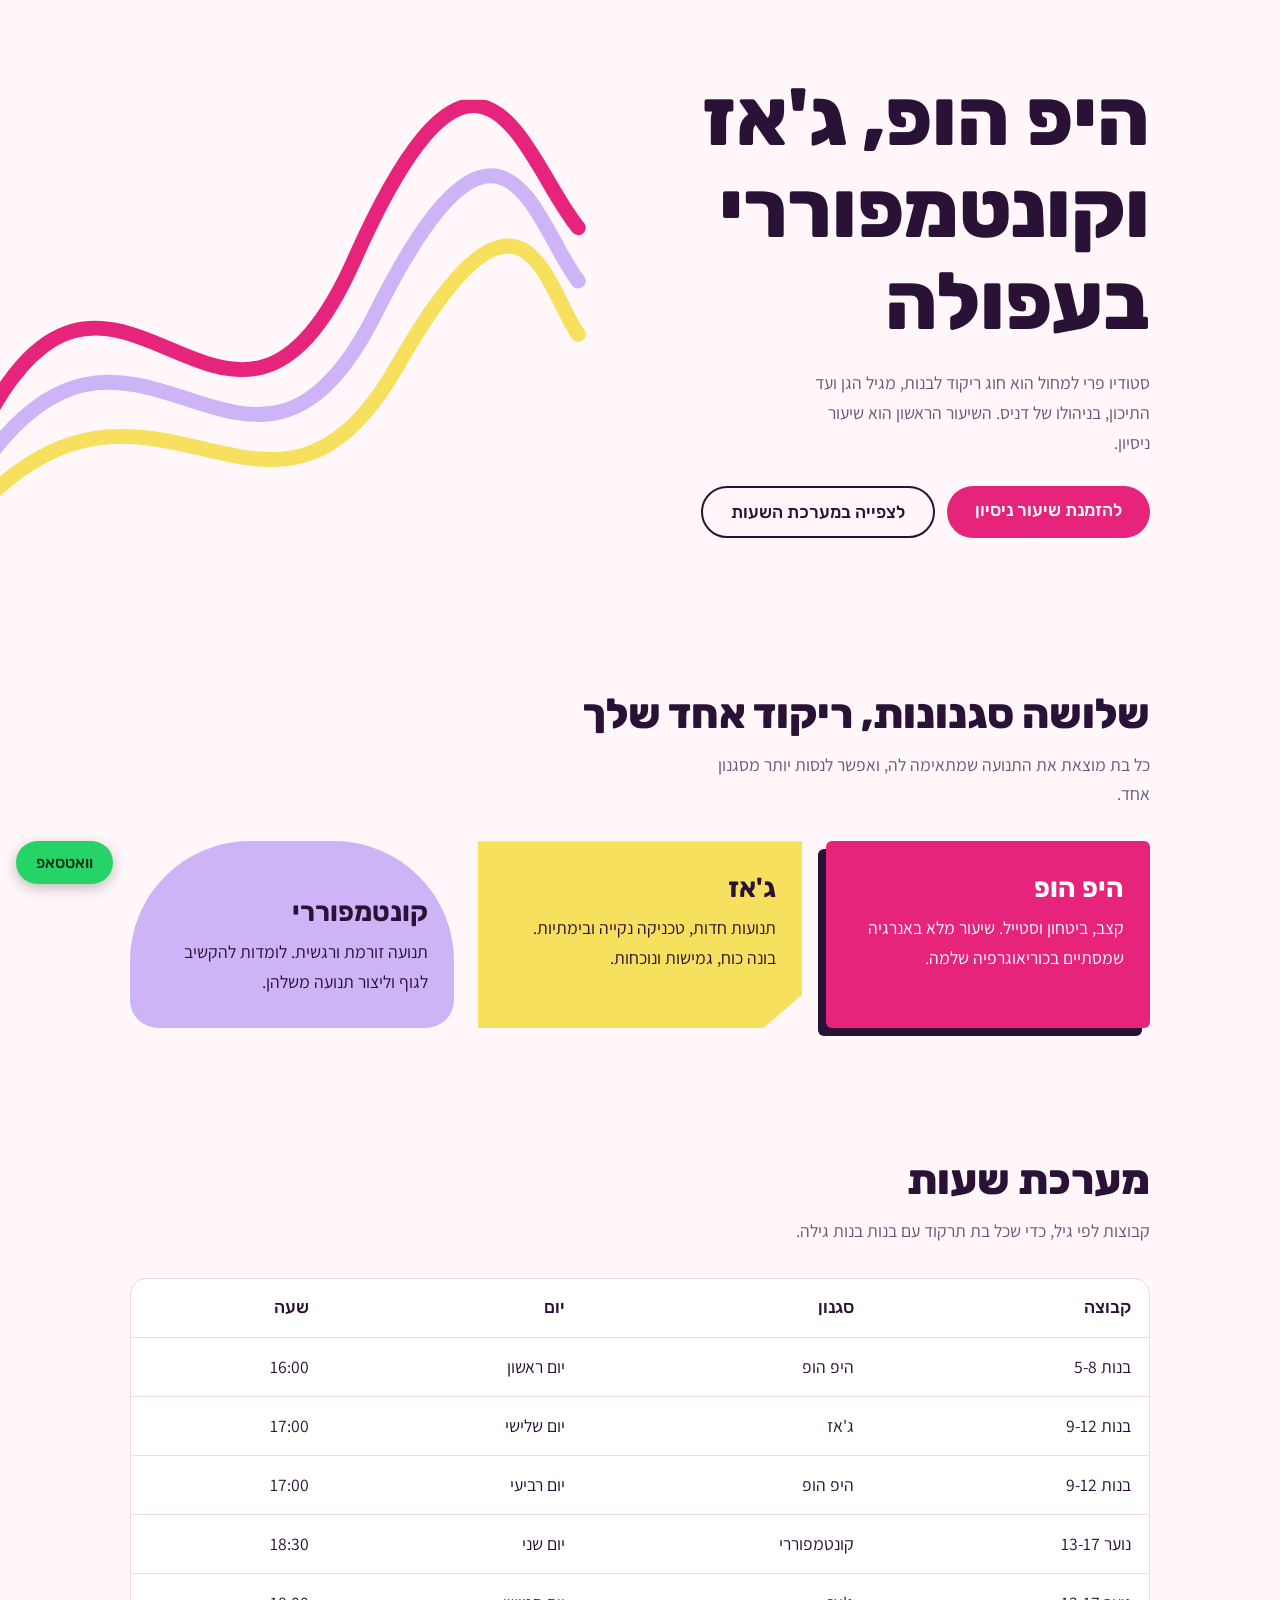
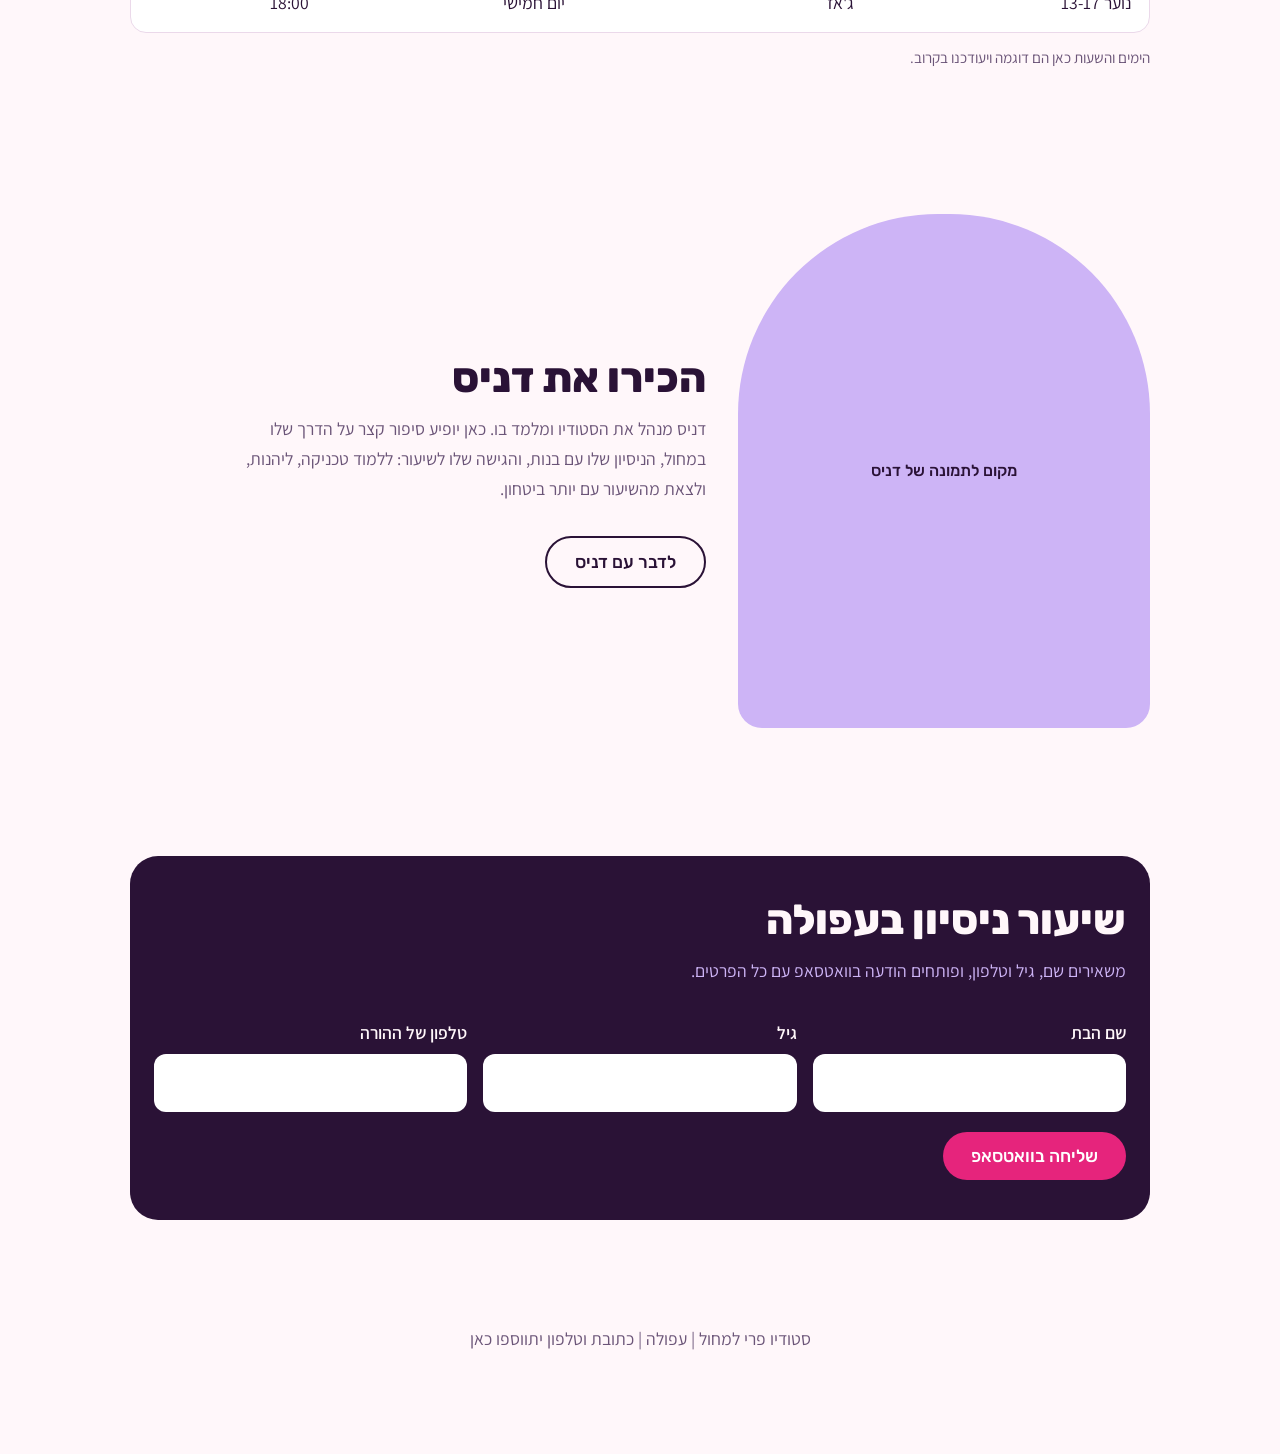
==== Studio/main.html @ a2548dfa "studio" ====
<!doctype html>
<html lang="he" dir="rtl">
<head>
<meta charset="utf-8">
<meta name="viewport" content="width=device-width, initial-scale=1, viewport-fit=cover">
<title>סטודיו פרי למחול | חוגי ריקוד לבנות בעפולה</title>
<meta name="description" content="חוגי היפ הופ, ג'אז וקונטמפוררי לבנות בעפולה. שיעור ניסיון ראשון בהתאמה אישית.">
<link href="https://fonts.googleapis.com/css2?family=Rubik:wght@500;800&family=Assistant:wght@400;600&display=swap" rel="stylesheet">
<style>
:root{--bg:#FFF7FA;--ink:#2A1236;--muted:#6B5578;--pink:#E6247C;--lilac:#CDB4F6;--lemon:#F6E05E;--card:#fff;--line:#EBD9EA;--on:#2A1236}
@media (prefers-color-scheme:dark){:root:not([data-theme="light"]){--bg:#1B0B25;--ink:#FFF1F7;--muted:#C9B3D6;--card:#2A1236;--line:#43275A}}
:root[data-theme="dark"]{--bg:#1B0B25;--ink:#FFF1F7;--muted:#C9B3D6;--card:#2A1236;--line:#43275A}
*{box-sizing:border-box}
html{scroll-behavior:smooth;height:100%}
:root{box-sizing:border-box;padding-top:env(safe-area-inset-top,0px);padding-bottom:env(safe-area-inset-bottom,0px)}
html{scroll-padding-top:env(safe-area-inset-top,0px)}
body{margin:0;background:var(--bg);color:var(--ink);font:400 1.1rem/1.7 Assistant,Arial,sans-serif}
h1,h2,h3{font-family:Rubik,Arial,sans-serif;line-height:1.15;margin:0}
a{color:inherit}
:focus-visible{outline:3px solid var(--pink);outline-offset:3px}
.wrap{max-width:1060px;margin:0 auto;padding:0 20px}
section{padding:64px 0}
h2{font-size:clamp(1.8rem,5vw,2.6rem);font-weight:800;margin-bottom:12px}
.lead{color:var(--muted);max-width:52ch;margin:0 0 32px}
.btn{display:inline-block;background:var(--pink);color:#fff;font:500 1.1rem Rubik,Arial,sans-serif;padding:14px 28px;border-radius:999px;text-decoration:none;border:0;cursor:pointer}
.btn.alt{background:transparent;color:var(--ink);border:2px solid var(--ink)}
.hero{position:relative;overflow:hidden;padding:72px 0 88px}
.hero h1{font-size:clamp(2.4rem,8vw,5rem);font-weight:800;max-width:11ch}
.hero p{max-width:40ch;color:var(--muted);margin:20px 0 28px}
.hero .cta{display:flex;gap:12px;flex-wrap:wrap}
.ribbon{position:absolute;left:-4%;top:50%;width:62%;max-width:640px;transform:translateY(-50%);z-index:0;pointer-events:none}
.ribbon path{fill:none;stroke-linecap:round;stroke-width:14;stroke-dasharray:1400;stroke-dashoffset:1400;animation:draw 2.4s ease-out forwards}
.ribbon .a{stroke:var(--pink)}.ribbon .b{stroke:var(--lilac);animation-delay:.3s}.ribbon .c{stroke:var(--lemon);animation-delay:.6s}
@keyframes draw{to{stroke-dashoffset:0}}
.hero .wrap{position:relative;z-index:1}
@media (max-width:700px){.ribbon{width:110%;opacity:.35;top:70%}}
.styles{display:grid;grid-template-columns:repeat(auto-fit,minmax(250px,1fr));gap:24px}
.style{padding:32px 26px;color:var(--on)}
.style h3{font-size:1.7rem;margin-bottom:8px}
.style p{margin:0}
.hip{background:var(--pink);color:#fff;border-radius:6px;box-shadow:-8px 8px 0 var(--ink)}
.jazz{background:var(--lemon);clip-path:polygon(0 0,100% 0,100% 82%,88% 100%,0 100%)}
.cont{background:var(--lilac);border-radius:120px 120px 28px 28px;padding-top:56px}
.tablewrap{overflow-x:auto;border:1px solid var(--line);border-radius:16px;background:var(--card)}
table{border-collapse:collapse;width:100%;min-width:560px}
th,td{padding:14px 18px;text-align:right;border-bottom:1px solid var(--line)}
th{font-family:Rubik,Arial,sans-serif;font-weight:500}
tr:last-child td{border-bottom:0}
.note{color:var(--muted);font-size:.95rem;margin-top:12px}
.about{display:grid;grid-template-columns:minmax(0,1fr) minmax(0,1.4fr);gap:32px;align-items:center}
.photo{aspect-ratio:4/5;background:var(--lilac);border-radius:200px 200px 24px 24px;display:grid;place-items:center;color:var(--on);font:500 1rem Rubik,Arial,sans-serif;text-align:center;padding:20px}
@media (max-width:700px){.about{grid-template-columns:1fr}.photo{max-width:260px}}
.signup{background:var(--ink);color:var(--bg);border-radius:28px;padding:40px 24px}
.signup h2{color:var(--bg)}
.signup .lead{color:var(--lilac)}
.fields{display:grid;grid-template-columns:repeat(auto-fit,minmax(200px,1fr));gap:16px;margin-bottom:20px}
label{display:block;font-weight:600;margin-bottom:6px}
input{width:100%;font:inherit;padding:12px 14px;border-radius:12px;border:2px solid transparent;background:#fff;color:#2A1236}
footer{padding:40px 0 100px;color:var(--muted);text-align:center}
.wa{position:fixed;bottom:calc(16px + env(safe-area-inset-bottom,0px));left:16px;z-index:5;background:#25D366;color:#0b2e17;font:500 1rem Rubik,Arial,sans-serif;padding:12px 20px;border-radius:999px;text-decoration:none;box-shadow:0 4px 14px rgba(0,0,0,.25)}
@media (prefers-reduced-motion:reduce){.ribbon path{animation:none;stroke-dashoffset:0}html{scroll-behavior:auto}}
</style>
</head>
<body>
<header class="hero">
  <svg class="ribbon" viewBox="0 0 600 400" aria-hidden="true">
    <path class="a" d="M20 330 C 150 40, 260 420, 380 150 S 540 60, 590 120"/>
    <path class="b" d="M20 360 C 170 120, 280 440, 400 200 S 550 120, 590 170"/>
    <path class="c" d="M20 390 C 190 200, 300 460, 420 250 S 560 180, 590 220"/>
  </svg>
  <div class="wrap">
    <h1>היפ הופ, ג'אז וקונטמפוררי בעפולה</h1>
    <p>סטודיו פרי למחול הוא חוג ריקוד לבנות, מגיל הגן ועד התיכון, בניהולו של דניס. השיעור הראשון הוא שיעור ניסיון.</p>
    <div class="cta">
      <a class="btn" href="#signup">להזמנת שיעור ניסיון</a>
      <a class="btn alt" href="#classes">לצפייה במערכת השעות</a>
    </div>
  </div>
</header>

<main>
<section aria-labelledby="styles-h">
  <div class="wrap">
    <h2 id="styles-h">שלושה סגנונות, ריקוד אחד שלך</h2>
    <p class="lead">כל בת מוצאת את התנועה שמתאימה לה, ואפשר לנסות יותר מסגנון אחד.</p>
    <div class="styles">
      <article class="style hip"><h3>היפ הופ</h3><p>קצב, ביטחון וסטייל. שיעור מלא באנרגיה שמסתיים בכוריאוגרפיה שלמה.</p></article>
      <article class="style jazz"><h3>ג'אז</h3><p>תנועות חדות, טכניקה נקייה ובימתיות. בונה כוח, גמישות ונוכחות.</p></article>
      <article class="style cont"><h3>קונטמפוררי</h3><p>תנועה זורמת ורגשית. לומדות להקשיב לגוף וליצור תנועה משלהן.</p></article>
    </div>
  </div>
</section>

<section id="classes" aria-labelledby="classes-h">
  <div class="wrap">
    <h2 id="classes-h">מערכת שעות</h2>
    <p class="lead">קבוצות לפי גיל, כדי שכל בת תרקוד עם בנות בנות גילה.</p>
    <div class="tablewrap">
      <table>
        <thead><tr><th>קבוצה</th><th>סגנון</th><th>יום</th><th>שעה</th></tr></thead>
        <tbody>
          <tr><td>בנות 5-8</td><td>היפ הופ</td><td>יום ראשון</td><td>16:00</td></tr>
          <tr><td>בנות 9-12</td><td>ג'אז</td><td>יום שלישי</td><td>17:00</td></tr>
          <tr><td>בנות 9-12</td><td>היפ הופ</td><td>יום רביעי</td><td>17:00</td></tr>
          <tr><td>נוער 13-17</td><td>קונטמפוררי</td><td>יום שני</td><td>18:30</td></tr>
          <tr><td>נוער 13-17</td><td>ג'אז</td><td>יום חמישי</td><td>18:00</td></tr>
        </tbody>
      </table>
    </div>
    <p class="note">הימים והשעות כאן הם דוגמה ויעודכנו בקרוב.</p>
  </div>
</section>

<section aria-labelledby="denis-h">
  <div class="wrap about">
    <div class="photo" role="img" aria-label="מקום לתמונה של דניס">מקום לתמונה של דניס</div>
    <div>
      <h2 id="denis-h">הכירו את דניס</h2>
      <p class="lead">דניס מנהל את הסטודיו ומלמד בו. כאן יופיע סיפור קצר על הדרך שלו במחול, הניסיון שלו עם בנות, והגישה שלו לשיעור: ללמוד טכניקה, ליהנות, ולצאת מהשיעור עם יותר ביטחון.</p>
      <a class="btn alt" href="#signup">לדבר עם דניס</a>
    </div>
  </div>
</section>

<section id="signup" aria-labelledby="signup-h">
  <div class="wrap">
    <div class="signup">
      <h2 id="signup-h">שיעור ניסיון בעפולה</h2>
      <p class="lead">משאירים שם, גיל וטלפון, ופותחים הודעה בוואטסאפ עם כל הפרטים.</p>
      <form id="trial">
        <div class="fields">
          <div><label for="girl">שם הבת</label><input id="girl" required autocomplete="off"></div>
          <div><label for="age">גיל</label><input id="age" type="number" min="4" max="18" required></div>
          <div><label for="phone">טלפון של ההורה</label><input id="phone" type="tel" inputmode="tel" required></div>
        </div>
        <button class="btn" type="submit">שליחה בוואטסאפ</button>
      </form>
    </div>
  </div>
</section>
</main>

<footer>
  <div class="wrap">סטודיו פרי למחול | עפולה | כתובת וטלפון יתווספו כאן</div>
</footer>

<a class="wa" id="wa" href="#signup">וואטסאפ</a>

<script>
// Replace with the studio's real WhatsApp number, in international format without + (e.g. 972501234567)
var WA_NUMBER = "972500000000";
function link(text){ return "https://wa.me/" + WA_NUMBER + "?text=" + encodeURIComponent(text); }
document.getElementById("wa").href = link("שלום, אשמח לפרטים על חוגי הריקוד בסטודיו פרי למחול");
document.getElementById("trial").addEventListener("submit", function(e){
  e.preventDefault();
  var g = document.getElementById("girl").value.trim();
  var a = document.getElementById("age").value.trim();
  var p = document.getElementById("phone").value.trim();
  var msg = "שלום, אשמח להזמין שיעור ניסיון.\nשם הבת: " + g + "\nגיל: " + a + "\nטלפון: " + p;
  window.open(link(msg), "_blank", "noopener");
});
</script>
</body>
</html>
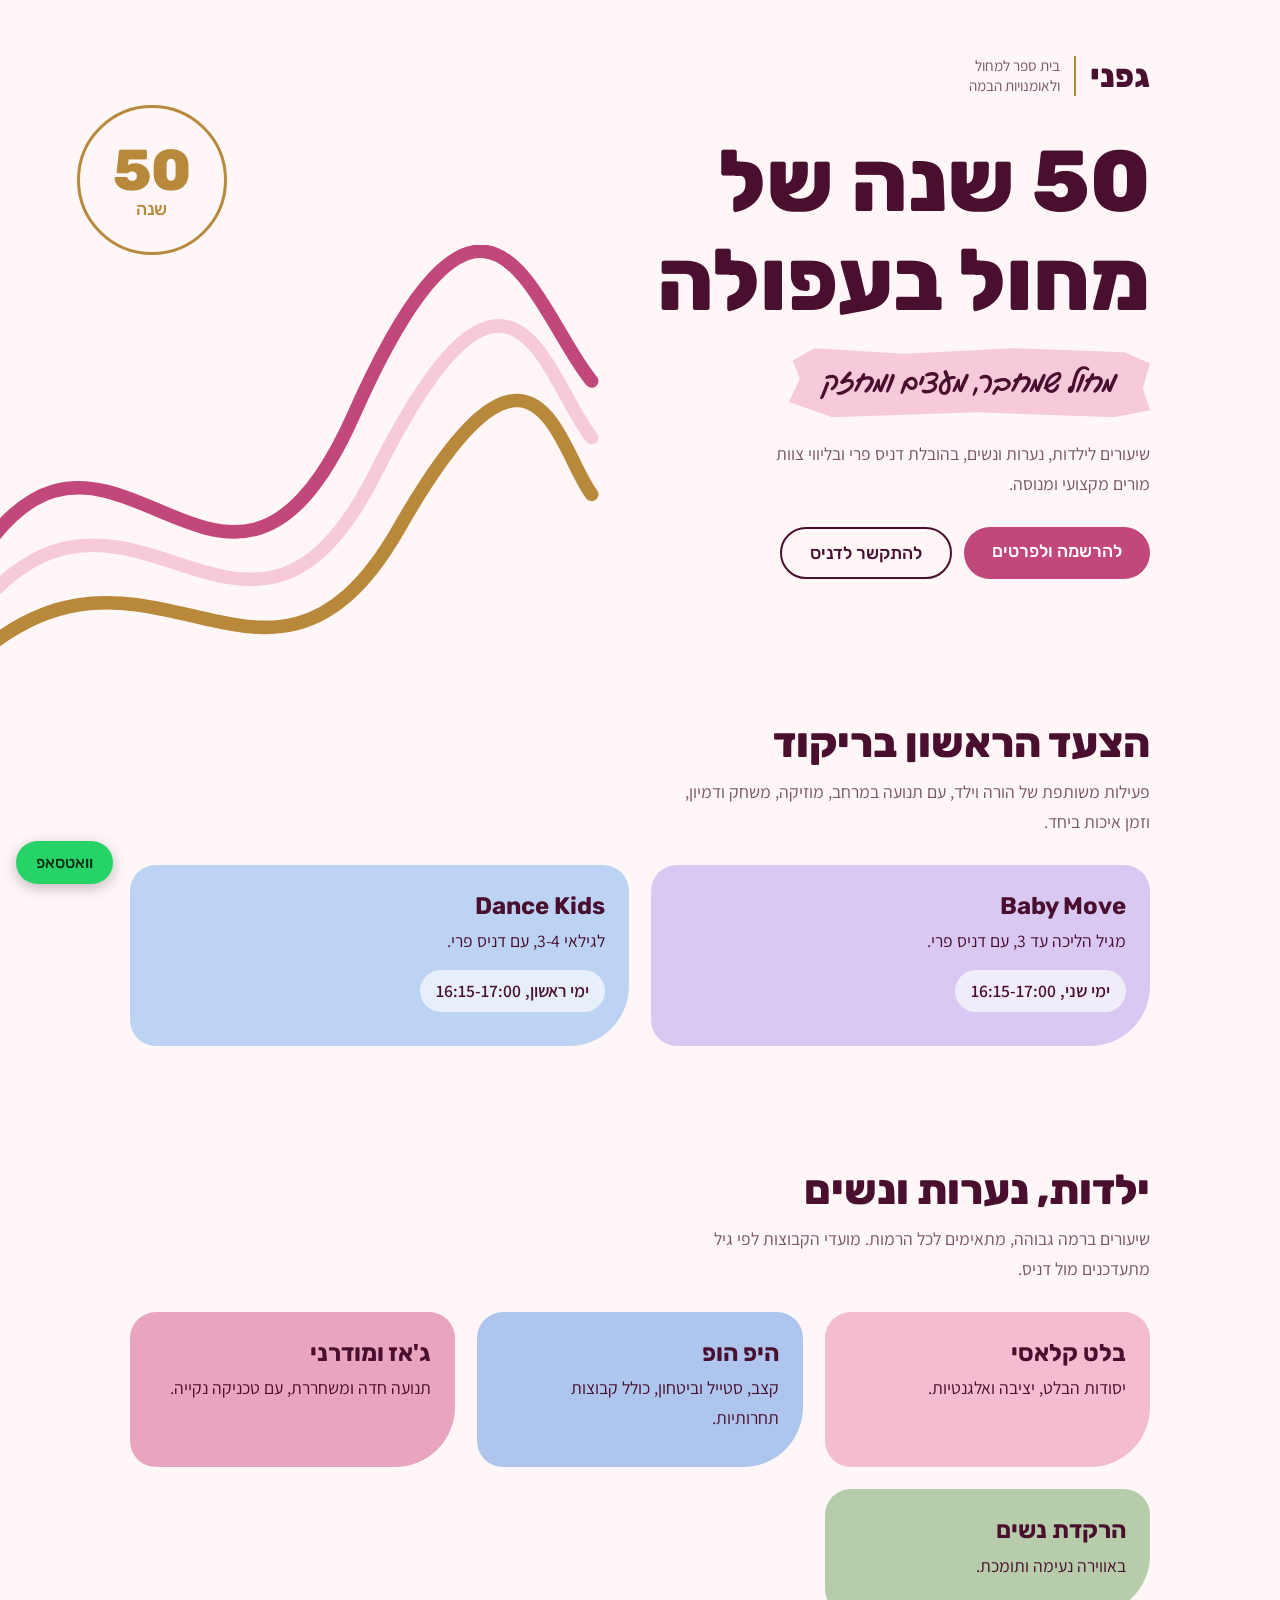
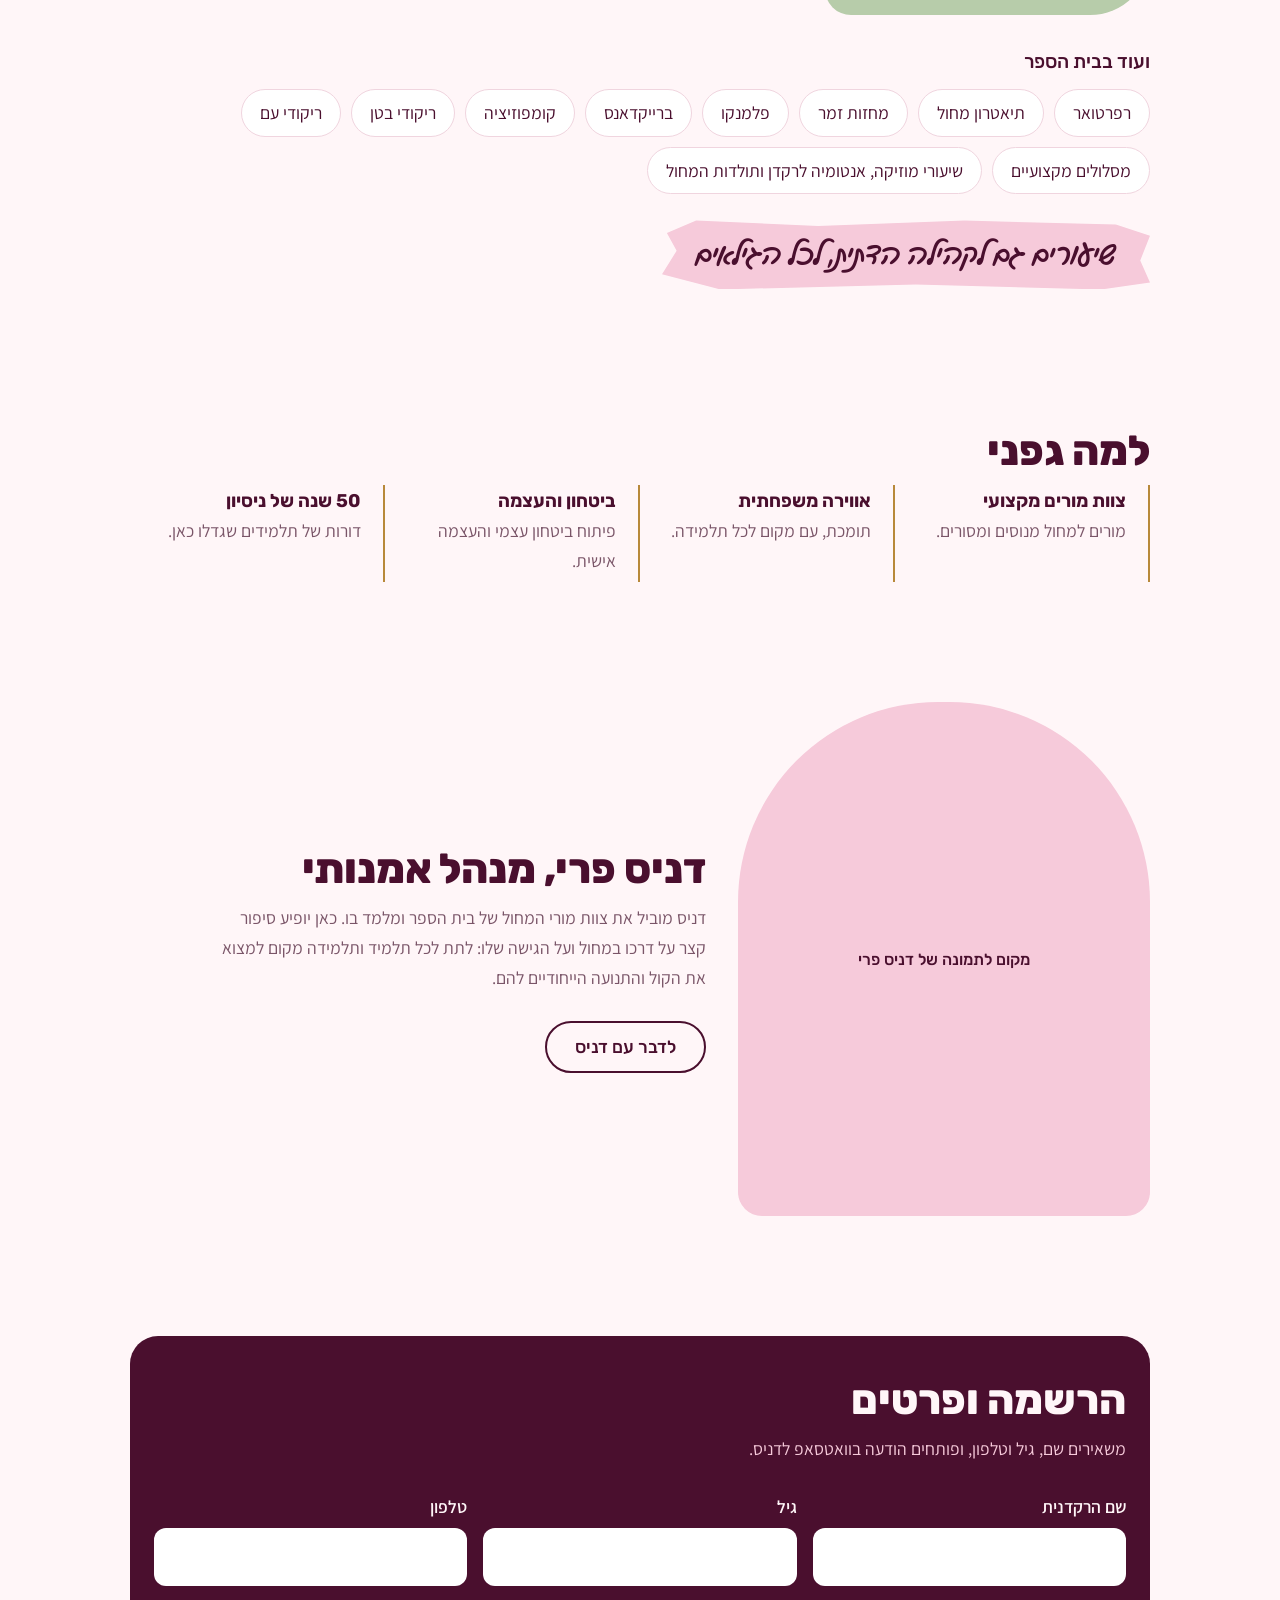
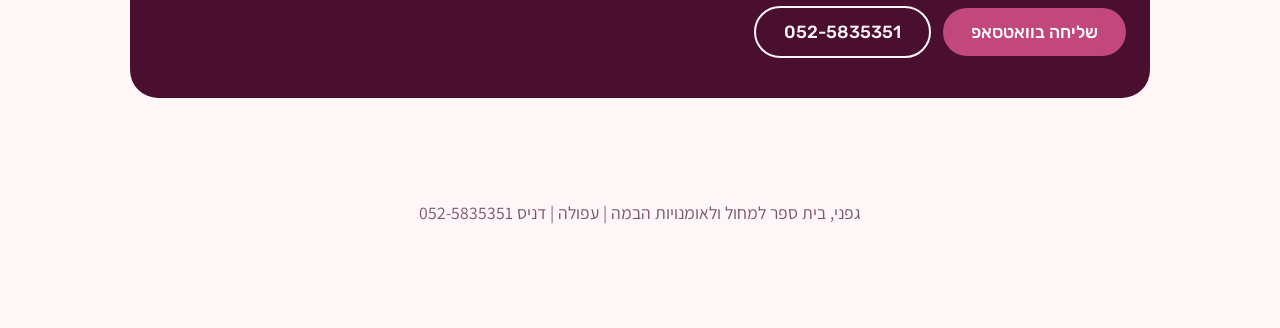
==== commit 9e0cc448: "added content" ====
--- a/Studio/main.html
+++ b/Studio/main.html
@@ -3,59 +3,69 @@
 <head>
 <meta charset="utf-8">
 <meta name="viewport" content="width=device-width, initial-scale=1, viewport-fit=cover">
-<title>סטודיו פרי למחול | חוגי ריקוד לבנות בעפולה</title>
-<meta name="description" content="חוגי היפ הופ, ג'אז וקונטמפוררי לבנות בעפולה. שיעור ניסיון ראשון בהתאמה אישית.">
-<link href="https://fonts.googleapis.com/css2?family=Rubik:wght@500;800&family=Assistant:wght@400;600&display=swap" rel="stylesheet">
+<title>גפני | בית ספר למחול ולאומנויות הבמה בעפולה</title>
+<meta name="description" content="50 שנה של מחול בעפולה. בלט, היפ הופ, ג'אז ומודרני, הרקדת נשים ופעילות הורה וילד, בהובלת דניס פרי.">
+<link href="https://fonts.googleapis.com/css2?family=Rubik:wght@500;800&family=Assistant:wght@400;600&family=Gveret+Levin&display=swap" rel="stylesheet">
 <style>
-:root{--bg:#FFF7FA;--ink:#2A1236;--muted:#6B5578;--pink:#E6247C;--lilac:#CDB4F6;--lemon:#F6E05E;--card:#fff;--line:#EBD9EA;--on:#2A1236}
-@media (prefers-color-scheme:dark){:root:not([data-theme="light"]){--bg:#1B0B25;--ink:#FFF1F7;--muted:#C9B3D6;--card:#2A1236;--line:#43275A}}
-:root[data-theme="dark"]{--bg:#1B0B25;--ink:#FFF1F7;--muted:#C9B3D6;--card:#2A1236;--line:#43275A}
+:root{--bg:#FFF6F8;--ink:#4A0F2E;--muted:#7A5568;--rose:#C2477A;--gold:#B8893A;--blush:#F6CADA;--card:#fff;--line:#F0D5DF;--on:#4A0F2E}
+@media (prefers-color-scheme:dark){:root:not([data-theme="light"]){--bg:#22101B;--ink:#FFEFF4;--muted:#D7B9C6;--blush:#6B2A4B;--card:#34182A;--line:#51283F;--gold:#E0B867}}
+:root[data-theme="dark"]{--bg:#22101B;--ink:#FFEFF4;--muted:#D7B9C6;--blush:#6B2A4B;--card:#34182A;--line:#51283F;--gold:#E0B867}
 *{box-sizing:border-box}
-html{scroll-behavior:smooth;height:100%}
+html{height:100%;scroll-behavior:smooth}
 :root{box-sizing:border-box;padding-top:env(safe-area-inset-top,0px);padding-bottom:env(safe-area-inset-bottom,0px)}
 html{scroll-padding-top:env(safe-area-inset-top,0px)}
 body{margin:0;background:var(--bg);color:var(--ink);font:400 1.1rem/1.7 Assistant,Arial,sans-serif}
 h1,h2,h3{font-family:Rubik,Arial,sans-serif;line-height:1.15;margin:0}
 a{color:inherit}
-:focus-visible{outline:3px solid var(--pink);outline-offset:3px}
+:focus-visible{outline:3px solid var(--rose);outline-offset:3px}
 .wrap{max-width:1060px;margin:0 auto;padding:0 20px}
-section{padding:64px 0}
-h2{font-size:clamp(1.8rem,5vw,2.6rem);font-weight:800;margin-bottom:12px}
-.lead{color:var(--muted);max-width:52ch;margin:0 0 32px}
-.btn{display:inline-block;background:var(--pink);color:#fff;font:500 1.1rem Rubik,Arial,sans-serif;padding:14px 28px;border-radius:999px;text-decoration:none;border:0;cursor:pointer}
+section{padding:60px 0}
+h2{font-size:clamp(1.8rem,5vw,2.6rem);font-weight:800;margin-bottom:10px}
+.lead{color:var(--muted);max-width:54ch;margin:0 0 28px}
+.btn{display:inline-block;background:var(--rose);color:#fff;font:500 1.1rem Rubik,Arial,sans-serif;padding:14px 28px;border-radius:999px;text-decoration:none;border:0;cursor:pointer}
 .btn.alt{background:transparent;color:var(--ink);border:2px solid var(--ink)}
-.hero{position:relative;overflow:hidden;padding:72px 0 88px}
-.hero h1{font-size:clamp(2.4rem,8vw,5rem);font-weight:800;max-width:11ch}
-.hero p{max-width:40ch;color:var(--muted);margin:20px 0 28px}
-.hero .cta{display:flex;gap:12px;flex-wrap:wrap}
-.ribbon{position:absolute;left:-4%;top:50%;width:62%;max-width:640px;transform:translateY(-50%);z-index:0;pointer-events:none}
-.ribbon path{fill:none;stroke-linecap:round;stroke-width:14;stroke-dasharray:1400;stroke-dashoffset:1400;animation:draw 2.4s ease-out forwards}
-.ribbon .a{stroke:var(--pink)}.ribbon .b{stroke:var(--lilac);animation-delay:.3s}.ribbon .c{stroke:var(--lemon);animation-delay:.6s}
+.swash{display:inline-block;background:var(--blush);color:var(--ink);padding:10px 34px;clip-path:polygon(1% 18%,7% 0,32% 8%,62% 0,93% 6%,100% 22%,98% 58%,100% 90%,90% 100%,52% 93%,12% 100%,0 78%,3% 44%)}
+.script{font-family:'Gveret Levin',Rubik,Arial,sans-serif;font-size:clamp(1.3rem,4vw,1.8rem)}
+.hero{position:relative;overflow:hidden;padding:56px 0 80px}
+.brand{display:flex;align-items:center;gap:14px;margin-bottom:36px}
+.brand b{font:800 2rem Rubik,Arial,sans-serif}
+.brand span{color:var(--muted);font-size:.95rem;line-height:1.3;border-right:2px solid var(--gold);padding-right:14px}
+.hero h1{font-size:clamp(2.6rem,9vw,5.4rem);font-weight:800;max-width:9ch;margin-bottom:18px}
+.hero p{max-width:42ch;color:var(--muted);margin:22px 0 28px}
+.cta{display:flex;gap:12px;flex-wrap:wrap}
+.badge{position:absolute;left:6%;top:16%;width:150px;height:150px;border-radius:50%;border:3px solid var(--gold);color:var(--gold);display:grid;place-content:center;text-align:center;font:800 3.6rem/1 Rubik,Arial,sans-serif;z-index:1;background:var(--bg)}
+.badge small{font:500 1.1rem Rubik,Arial,sans-serif}
+.ribbon{position:absolute;left:-6%;bottom:-6%;width:70%;max-width:680px;z-index:0;pointer-events:none}
+.ribbon path{fill:none;stroke-linecap:round;stroke-width:12;stroke-dasharray:1400;stroke-dashoffset:1400;animation:draw 2.4s ease-out forwards}
+.ribbon .a{stroke:var(--rose)}.ribbon .b{stroke:var(--blush);animation-delay:.3s}.ribbon .c{stroke:var(--gold);animation-delay:.6s}
 @keyframes draw{to{stroke-dashoffset:0}}
 .hero .wrap{position:relative;z-index:1}
-@media (max-width:700px){.ribbon{width:110%;opacity:.35;top:70%}}
-.styles{display:grid;grid-template-columns:repeat(auto-fit,minmax(250px,1fr));gap:24px}
-.style{padding:32px 26px;color:var(--on)}
-.style h3{font-size:1.7rem;margin-bottom:8px}
-.style p{margin:0}
-.hip{background:var(--pink);color:#fff;border-radius:6px;box-shadow:-8px 8px 0 var(--ink)}
-.jazz{background:var(--lemon);clip-path:polygon(0 0,100% 0,100% 82%,88% 100%,0 100%)}
-.cont{background:var(--lilac);border-radius:120px 120px 28px 28px;padding-top:56px}
-.tablewrap{overflow-x:auto;border:1px solid var(--line);border-radius:16px;background:var(--card)}
-table{border-collapse:collapse;width:100%;min-width:560px}
-th,td{padding:14px 18px;text-align:right;border-bottom:1px solid var(--line)}
-th{font-family:Rubik,Arial,sans-serif;font-weight:500}
-tr:last-child td{border-bottom:0}
-.note{color:var(--muted);font-size:.95rem;margin-top:12px}
+@media (max-width:700px){.badge{width:96px;height:96px;font-size:2.2rem;top:30px;left:16px}.badge small{font-size:.8rem}.ribbon{width:120%;opacity:.4}}
+.grid{display:grid;grid-template-columns:repeat(auto-fit,minmax(240px,1fr));gap:22px}
+.tile{padding:28px 24px 34px;color:var(--on);border-radius:26px 26px 60px 26px}
+.tile h3{font-size:1.5rem;margin-bottom:6px}
+.tile p{margin:0}
+.when{display:inline-block;margin-top:14px;background:rgba(255,255,255,.65);padding:6px 16px;border-radius:999px;font-weight:600}
+.baby{background:#D9C8F2}.kids{background:#BCD3F3}
+.ballet{background:#F3BCD0}.hip{background:#AEC6EE}.jazz{background:#E9A5BF}.women{background:#B7CCAA}
+.sub{font-family:Rubik,Arial,sans-serif;font-weight:500;font-size:1.2rem;margin:36px 0 16px}
+.chips{display:flex;flex-wrap:wrap;gap:10px;padding:0;margin:0;list-style:none}
+.chips li{background:var(--card);border:1.5px solid var(--line);border-radius:999px;padding:8px 18px}
+.notice{margin-top:26px}
+.why{display:grid;grid-template-columns:repeat(auto-fit,minmax(220px,1fr));gap:0}
+.why div{padding:6px 22px;border-right:2px solid var(--gold)}
+.why h3{font-size:1.15rem;margin-bottom:4px}
+.why p{margin:0;color:var(--muted)}
 .about{display:grid;grid-template-columns:minmax(0,1fr) minmax(0,1.4fr);gap:32px;align-items:center}
-.photo{aspect-ratio:4/5;background:var(--lilac);border-radius:200px 200px 24px 24px;display:grid;place-items:center;color:var(--on);font:500 1rem Rubik,Arial,sans-serif;text-align:center;padding:20px}
+.photo{aspect-ratio:4/5;background:var(--blush);border-radius:200px 200px 24px 24px;display:grid;place-items:center;text-align:center;padding:20px;font:500 1rem Rubik,Arial,sans-serif}
 @media (max-width:700px){.about{grid-template-columns:1fr}.photo{max-width:260px}}
 .signup{background:var(--ink);color:var(--bg);border-radius:28px;padding:40px 24px}
 .signup h2{color:var(--bg)}
-.signup .lead{color:var(--lilac)}
+.signup .lead{color:var(--blush)}
 .fields{display:grid;grid-template-columns:repeat(auto-fit,minmax(200px,1fr));gap:16px;margin-bottom:20px}
 label{display:block;font-weight:600;margin-bottom:6px}
-input{width:100%;font:inherit;padding:12px 14px;border-radius:12px;border:2px solid transparent;background:#fff;color:#2A1236}
+input{width:100%;font:inherit;padding:12px 14px;border-radius:12px;border:2px solid transparent;background:#fff;color:#4A0F2E}
+.signup .btn.alt{color:var(--bg);border-color:var(--bg);margin-inline-start:8px}
 footer{padding:40px 0 100px;color:var(--muted);text-align:center}
 .wa{position:fixed;bottom:calc(16px + env(safe-area-inset-bottom,0px));left:16px;z-index:5;background:#25D366;color:#0b2e17;font:500 1rem Rubik,Arial,sans-serif;padding:12px 20px;border-radius:999px;text-decoration:none;box-shadow:0 4px 14px rgba(0,0,0,.25)}
 @media (prefers-reduced-motion:reduce){.ribbon path{animation:none;stroke-dashoffset:0}html{scroll-behavior:auto}}
@@ -68,55 +78,67 @@
     <path class="b" d="M20 360 C 170 120, 280 440, 400 200 S 550 120, 590 170"/>
     <path class="c" d="M20 390 C 190 200, 300 460, 420 250 S 560 180, 590 220"/>
   </svg>
+  <div class="badge" aria-label="50 שנה">50<small>שנה</small></div>
   <div class="wrap">
-    <h1>היפ הופ, ג'אז וקונטמפוררי בעפולה</h1>
-    <p>סטודיו פרי למחול הוא חוג ריקוד לבנות, מגיל הגן ועד התיכון, בניהולו של דניס. השיעור הראשון הוא שיעור ניסיון.</p>
+    <div class="brand"><b>גפני</b><span>בית ספר למחול<br>ולאומנויות הבמה</span></div>
+    <h1>50 שנה של מחול בעפולה</h1>
+    <div class="swash script">מחול שמחבר, מעצים ומחזק</div>
+    <p>שיעורים לילדות, נערות ונשים, בהובלת דניס פרי ובליווי צוות מורים מקצועי ומנוסה.</p>
     <div class="cta">
-      <a class="btn" href="#signup">להזמנת שיעור ניסיון</a>
-      <a class="btn alt" href="#classes">לצפייה במערכת השעות</a>
+      <a class="btn" href="#signup">להרשמה ולפרטים</a>
+      <a class="btn alt" href="tel:0525835351">להתקשר לדניס</a>
     </div>
   </div>
 </header>
 
 <main>
-<section aria-labelledby="styles-h">
+<section aria-labelledby="small-h">
   <div class="wrap">
-    <h2 id="styles-h">שלושה סגנונות, ריקוד אחד שלך</h2>
-    <p class="lead">כל בת מוצאת את התנועה שמתאימה לה, ואפשר לנסות יותר מסגנון אחד.</p>
-    <div class="styles">
-      <article class="style hip"><h3>היפ הופ</h3><p>קצב, ביטחון וסטייל. שיעור מלא באנרגיה שמסתיים בכוריאוגרפיה שלמה.</p></article>
-      <article class="style jazz"><h3>ג'אז</h3><p>תנועות חדות, טכניקה נקייה ובימתיות. בונה כוח, גמישות ונוכחות.</p></article>
-      <article class="style cont"><h3>קונטמפוררי</h3><p>תנועה זורמת ורגשית. לומדות להקשיב לגוף וליצור תנועה משלהן.</p></article>
+    <h2 id="small-h">הצעד הראשון בריקוד</h2>
+    <p class="lead">פעילות משותפת של הורה וילד, עם תנועה במרחב, מוזיקה, משחק ודמיון, וזמן איכות ביחד.</p>
+    <div class="grid">
+      <article class="tile baby"><h3>Baby Move</h3><p>מגיל הליכה עד 3, עם דניס פרי.</p><span class="when">ימי שני, 16:15-17:00</span></article>
+      <article class="tile kids"><h3>Dance Kids</h3><p>לגילאי 3-4, עם דניס פרי.</p><span class="when">ימי ראשון, 16:15-17:00</span></article>
     </div>
   </div>
 </section>
 
-<section id="classes" aria-labelledby="classes-h">
+<section aria-labelledby="girls-h">
   <div class="wrap">
-    <h2 id="classes-h">מערכת שעות</h2>
-    <p class="lead">קבוצות לפי גיל, כדי שכל בת תרקוד עם בנות בנות גילה.</p>
-    <div class="tablewrap">
-      <table>
-        <thead><tr><th>קבוצה</th><th>סגנון</th><th>יום</th><th>שעה</th></tr></thead>
-        <tbody>
-          <tr><td>בנות 5-8</td><td>היפ הופ</td><td>יום ראשון</td><td>16:00</td></tr>
-          <tr><td>בנות 9-12</td><td>ג'אז</td><td>יום שלישי</td><td>17:00</td></tr>
-          <tr><td>בנות 9-12</td><td>היפ הופ</td><td>יום רביעי</td><td>17:00</td></tr>
-          <tr><td>נוער 13-17</td><td>קונטמפוררי</td><td>יום שני</td><td>18:30</td></tr>
-          <tr><td>נוער 13-17</td><td>ג'אז</td><td>יום חמישי</td><td>18:00</td></tr>
-        </tbody>
-      </table>
+    <h2 id="girls-h">ילדות, נערות ונשים</h2>
+    <p class="lead">שיעורים ברמה גבוהה, מתאימים לכל הרמות. מועדי הקבוצות לפי גיל מתעדכנים מול דניס.</p>
+    <div class="grid">
+      <article class="tile ballet"><h3>בלט קלאסי</h3><p>יסודות הבלט, יציבה ואלגנטיות.</p></article>
+      <article class="tile hip"><h3>היפ הופ</h3><p>קצב, סטייל וביטחון, כולל קבוצות תחרותיות.</p></article>
+      <article class="tile jazz"><h3>ג'אז ומודרני</h3><p>תנועה חדה ומשחררת, עם טכניקה נקייה.</p></article>
+      <article class="tile women"><h3>הרקדת נשים</h3><p>באווירה נעימה ותומכת.</p></article>
     </div>
-    <p class="note">הימים והשעות כאן הם דוגמה ויעודכנו בקרוב.</p>
+    <h3 class="sub">ועוד בבית הספר</h3>
+    <ul class="chips">
+      <li>רפרטואר</li><li>תיאטרון מחול</li><li>מחזות זמר</li><li>פלמנקו</li><li>ברייקדאנס</li><li>קומפוזיציה</li><li>ריקודי בטן</li><li>ריקודי עם</li><li>מסלולים מקצועיים</li><li>שיעורי מוזיקה, אנטומיה לרקדן ותולדות המחול</li>
+    </ul>
+    <p class="notice"><span class="swash script">שיעורים גם לקהילה הדתית, לכל הגילאים</span></p>
+  </div>
+</section>
+
+<section aria-labelledby="why-h">
+  <div class="wrap">
+    <h2 id="why-h">למה גפני</h2>
+    <div class="why">
+      <div><h3>צוות מורים מקצועי</h3><p>מורים למחול מנוסים ומסורים.</p></div>
+      <div><h3>אווירה משפחתית</h3><p>תומכת, עם מקום לכל תלמידה.</p></div>
+      <div><h3>ביטחון והעצמה</h3><p>פיתוח ביטחון עצמי והעצמה אישית.</p></div>
+      <div><h3>50 שנה של ניסיון</h3><p>דורות של תלמידים שגדלו כאן.</p></div>
+    </div>
   </div>
 </section>
 
 <section aria-labelledby="denis-h">
   <div class="wrap about">
-    <div class="photo" role="img" aria-label="מקום לתמונה של דניס">מקום לתמונה של דניס</div>
+    <div class="photo" role="img" aria-label="מקום לתמונה של דניס פרי">מקום לתמונה של דניס פרי</div>
     <div>
-      <h2 id="denis-h">הכירו את דניס</h2>
-      <p class="lead">דניס מנהל את הסטודיו ומלמד בו. כאן יופיע סיפור קצר על הדרך שלו במחול, הניסיון שלו עם בנות, והגישה שלו לשיעור: ללמוד טכניקה, ליהנות, ולצאת מהשיעור עם יותר ביטחון.</p>
+      <h2 id="denis-h">דניס פרי, מנהל אמנותי</h2>
+      <p class="lead">דניס מוביל את צוות מורי המחול של בית הספר ומלמד בו. כאן יופיע סיפור קצר על דרכו במחול ועל הגישה שלו: לתת לכל תלמיד ותלמידה מקום למצוא את הקול והתנועה הייחודיים להם.</p>
       <a class="btn alt" href="#signup">לדבר עם דניס</a>
     </div>
   </div>
@@ -125,15 +147,16 @@
 <section id="signup" aria-labelledby="signup-h">
   <div class="wrap">
     <div class="signup">
-      <h2 id="signup-h">שיעור ניסיון בעפולה</h2>
-      <p class="lead">משאירים שם, גיל וטלפון, ופותחים הודעה בוואטסאפ עם כל הפרטים.</p>
+      <h2 id="signup-h">הרשמה ופרטים</h2>
+      <p class="lead">משאירים שם, גיל וטלפון, ופותחים הודעה בוואטסאפ לדניס.</p>
       <form id="trial">
         <div class="fields">
-          <div><label for="girl">שם הבת</label><input id="girl" required autocomplete="off"></div>
-          <div><label for="age">גיל</label><input id="age" type="number" min="4" max="18" required></div>
-          <div><label for="phone">טלפון של ההורה</label><input id="phone" type="tel" inputmode="tel" required></div>
+          <div><label for="girl">שם הרקדנית</label><input id="girl" required autocomplete="off"></div>
+          <div><label for="age">גיל</label><input id="age" type="number" min="1" max="99" required></div>
+          <div><label for="phone">טלפון</label><input id="phone" type="tel" inputmode="tel" required></div>
         </div>
         <button class="btn" type="submit">שליחה בוואטסאפ</button>
+        <a class="btn alt" href="tel:0525835351">052-5835351</a>
       </form>
     </div>
   </div>
@@ -141,23 +164,21 @@
 </main>
 
 <footer>
-  <div class="wrap">סטודיו פרי למחול | עפולה | כתובת וטלפון יתווספו כאן</div>
+  <div class="wrap">גפני, בית ספר למחול ולאומנויות הבמה | עפולה | דניס 052-5835351</div>
 </footer>
 
 <a class="wa" id="wa" href="#signup">וואטסאפ</a>
 
 <script>
-// Replace with the studio's real WhatsApp number, in international format without + (e.g. 972501234567)
-var WA_NUMBER = "972500000000";
-function link(text){ return "https://wa.me/" + WA_NUMBER + "?text=" + encodeURIComponent(text); }
-document.getElementById("wa").href = link("שלום, אשמח לפרטים על חוגי הריקוד בסטודיו פרי למחול");
+var WA_NUMBER = "972525835351";
+function link(t){ return "https://wa.me/" + WA_NUMBER + "?text=" + encodeURIComponent(t); }
+document.getElementById("wa").href = link("שלום דניס, אשמח לפרטים על שיעורי המחול בגפני");
 document.getElementById("trial").addEventListener("submit", function(e){
   e.preventDefault();
   var g = document.getElementById("girl").value.trim();
   var a = document.getElementById("age").value.trim();
   var p = document.getElementById("phone").value.trim();
-  var msg = "שלום, אשמח להזמין שיעור ניסיון.\nשם הבת: " + g + "\nגיל: " + a + "\nטלפון: " + p;
-  window.open(link(msg), "_blank", "noopener");
+  window.open(link("שלום דניס, אשמח לפרטים על שיעורי המחול בגפני.\nשם: " + g + "\nגיל: " + a + "\nטלפון: " + p), "_blank", "noopener");
 });
 </script>
 </body>
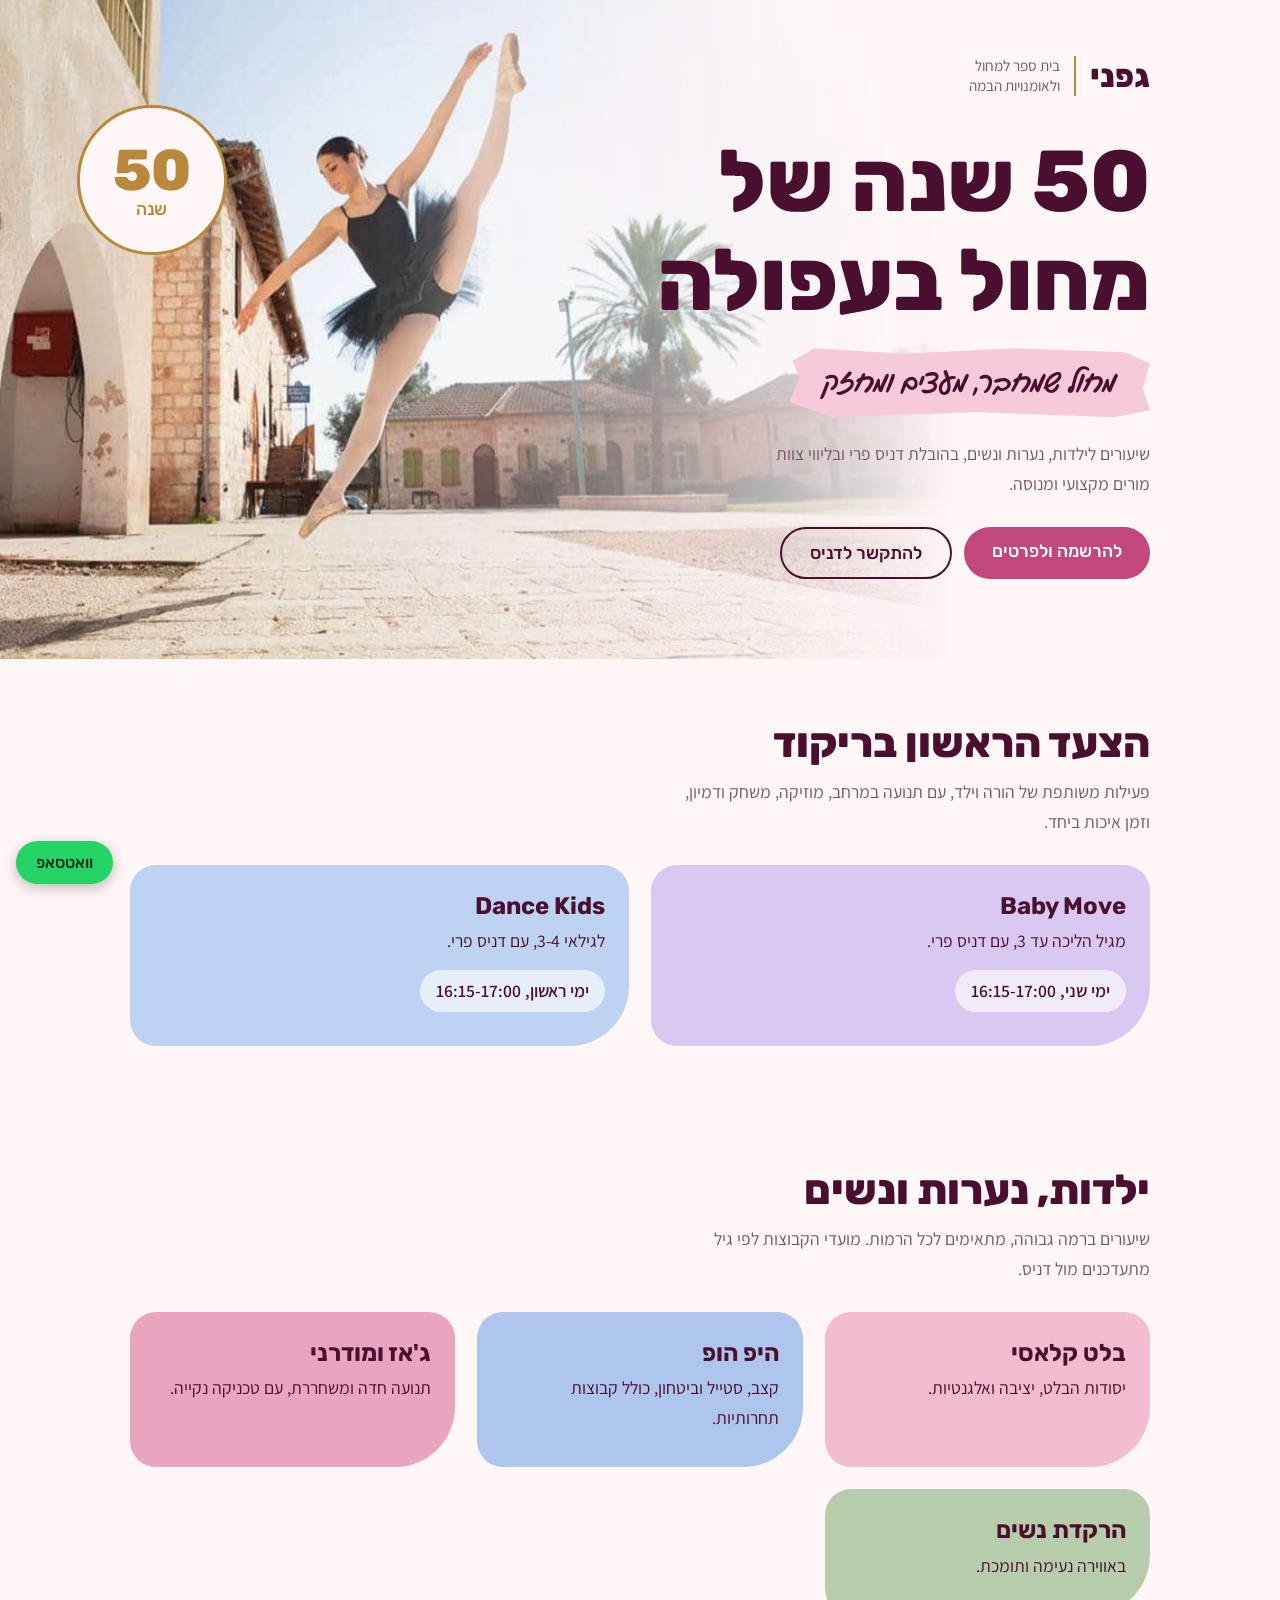
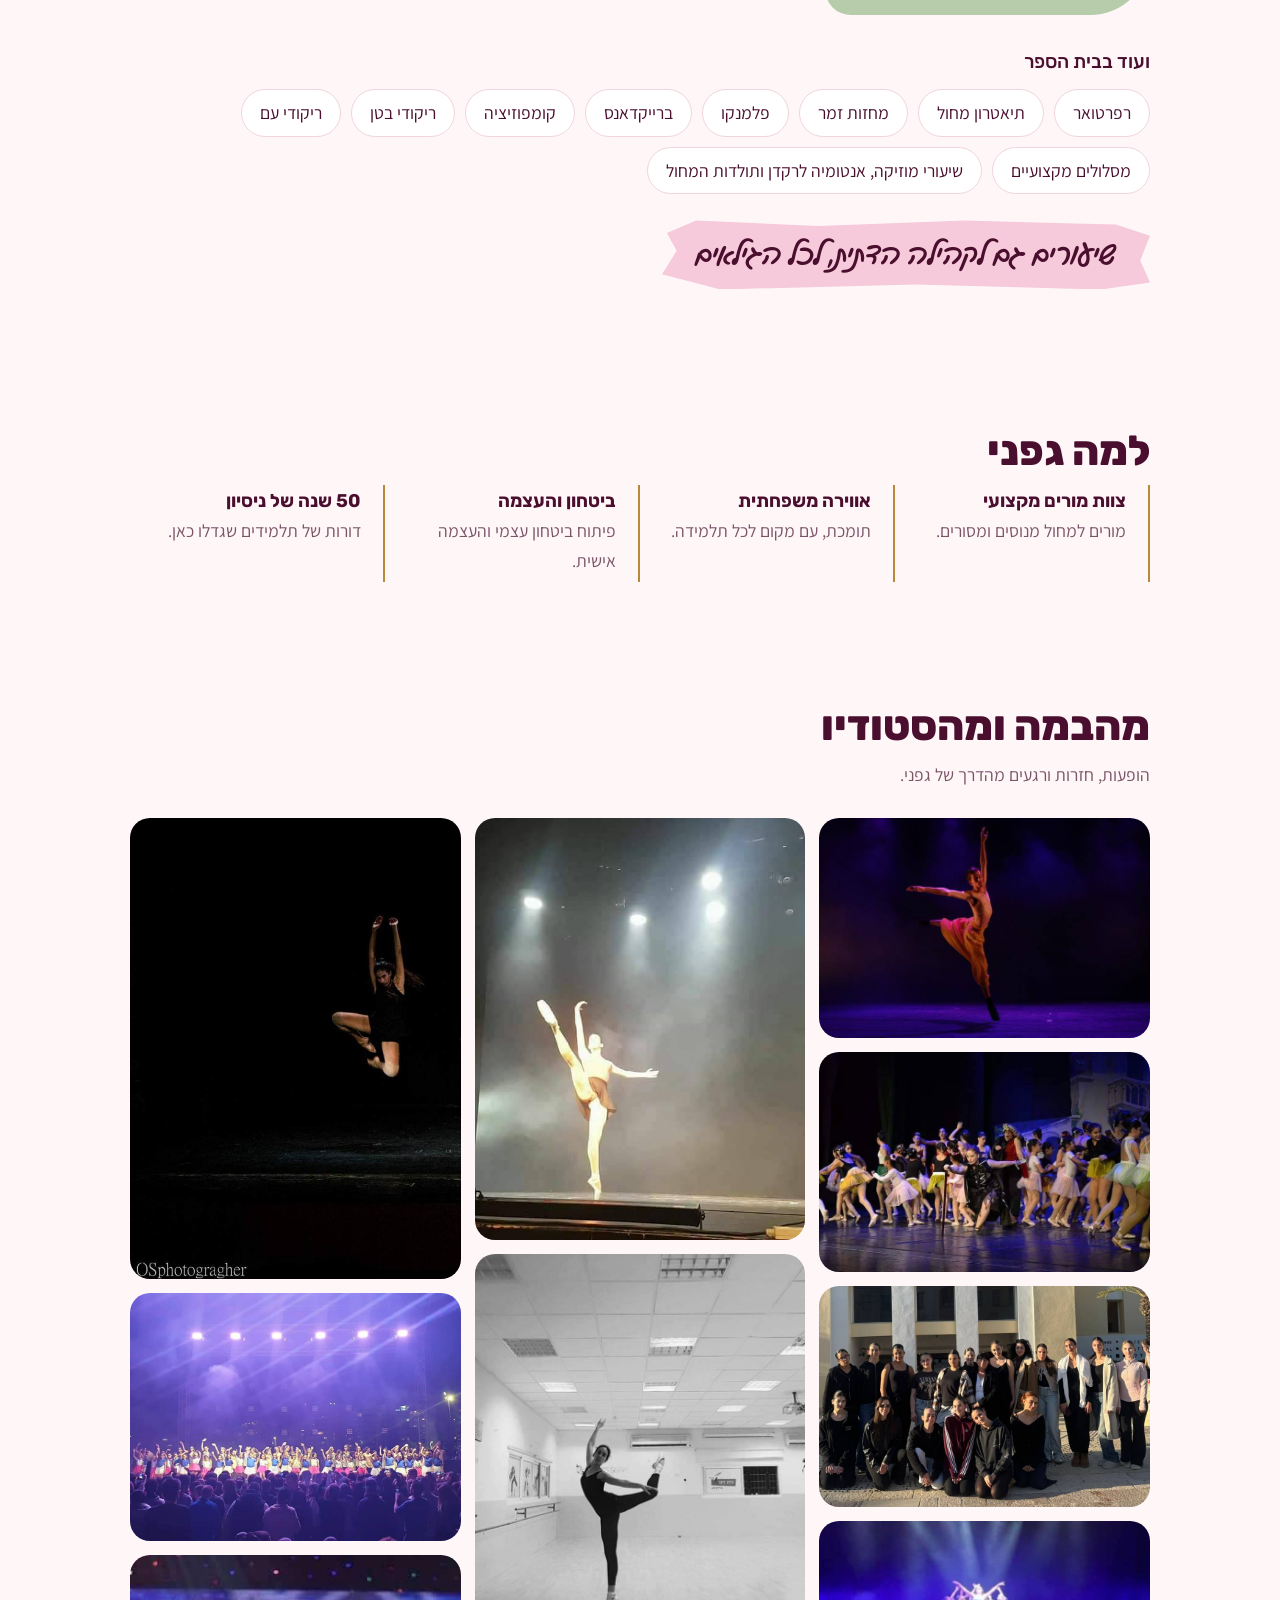
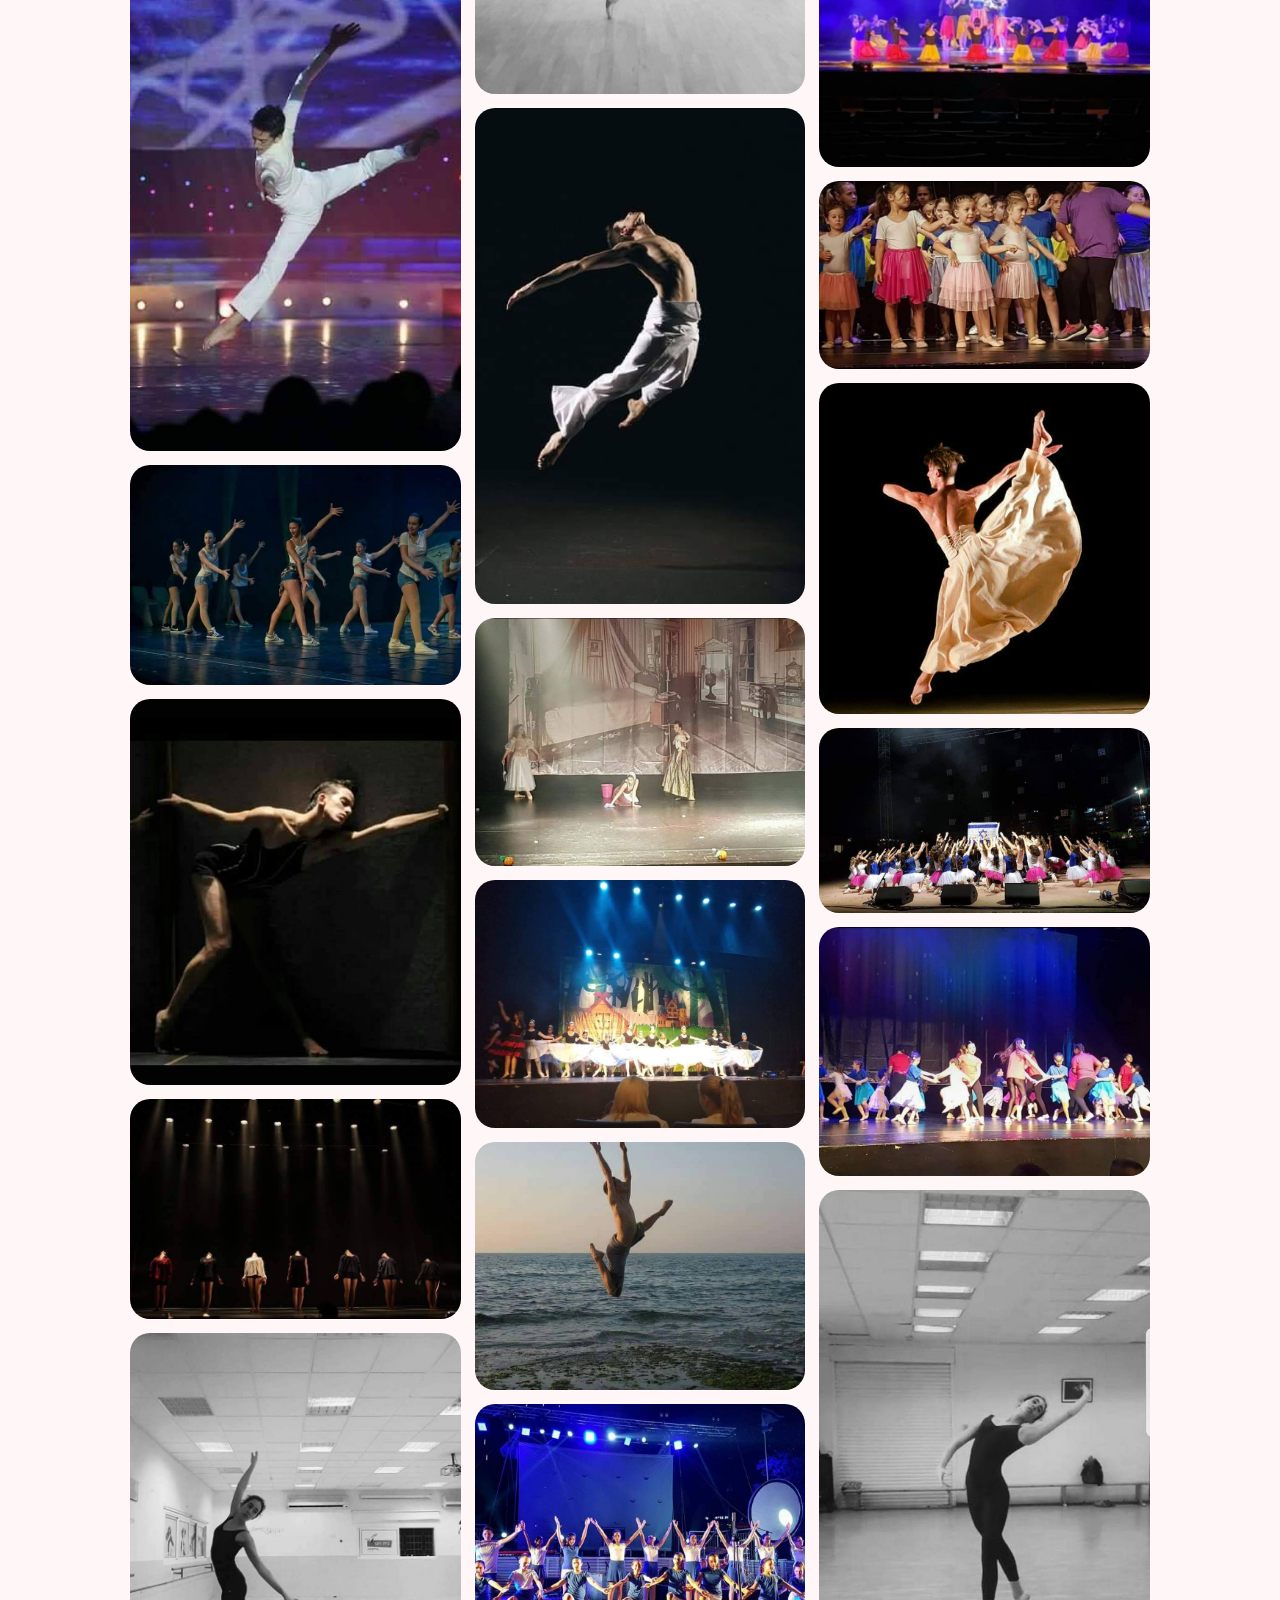
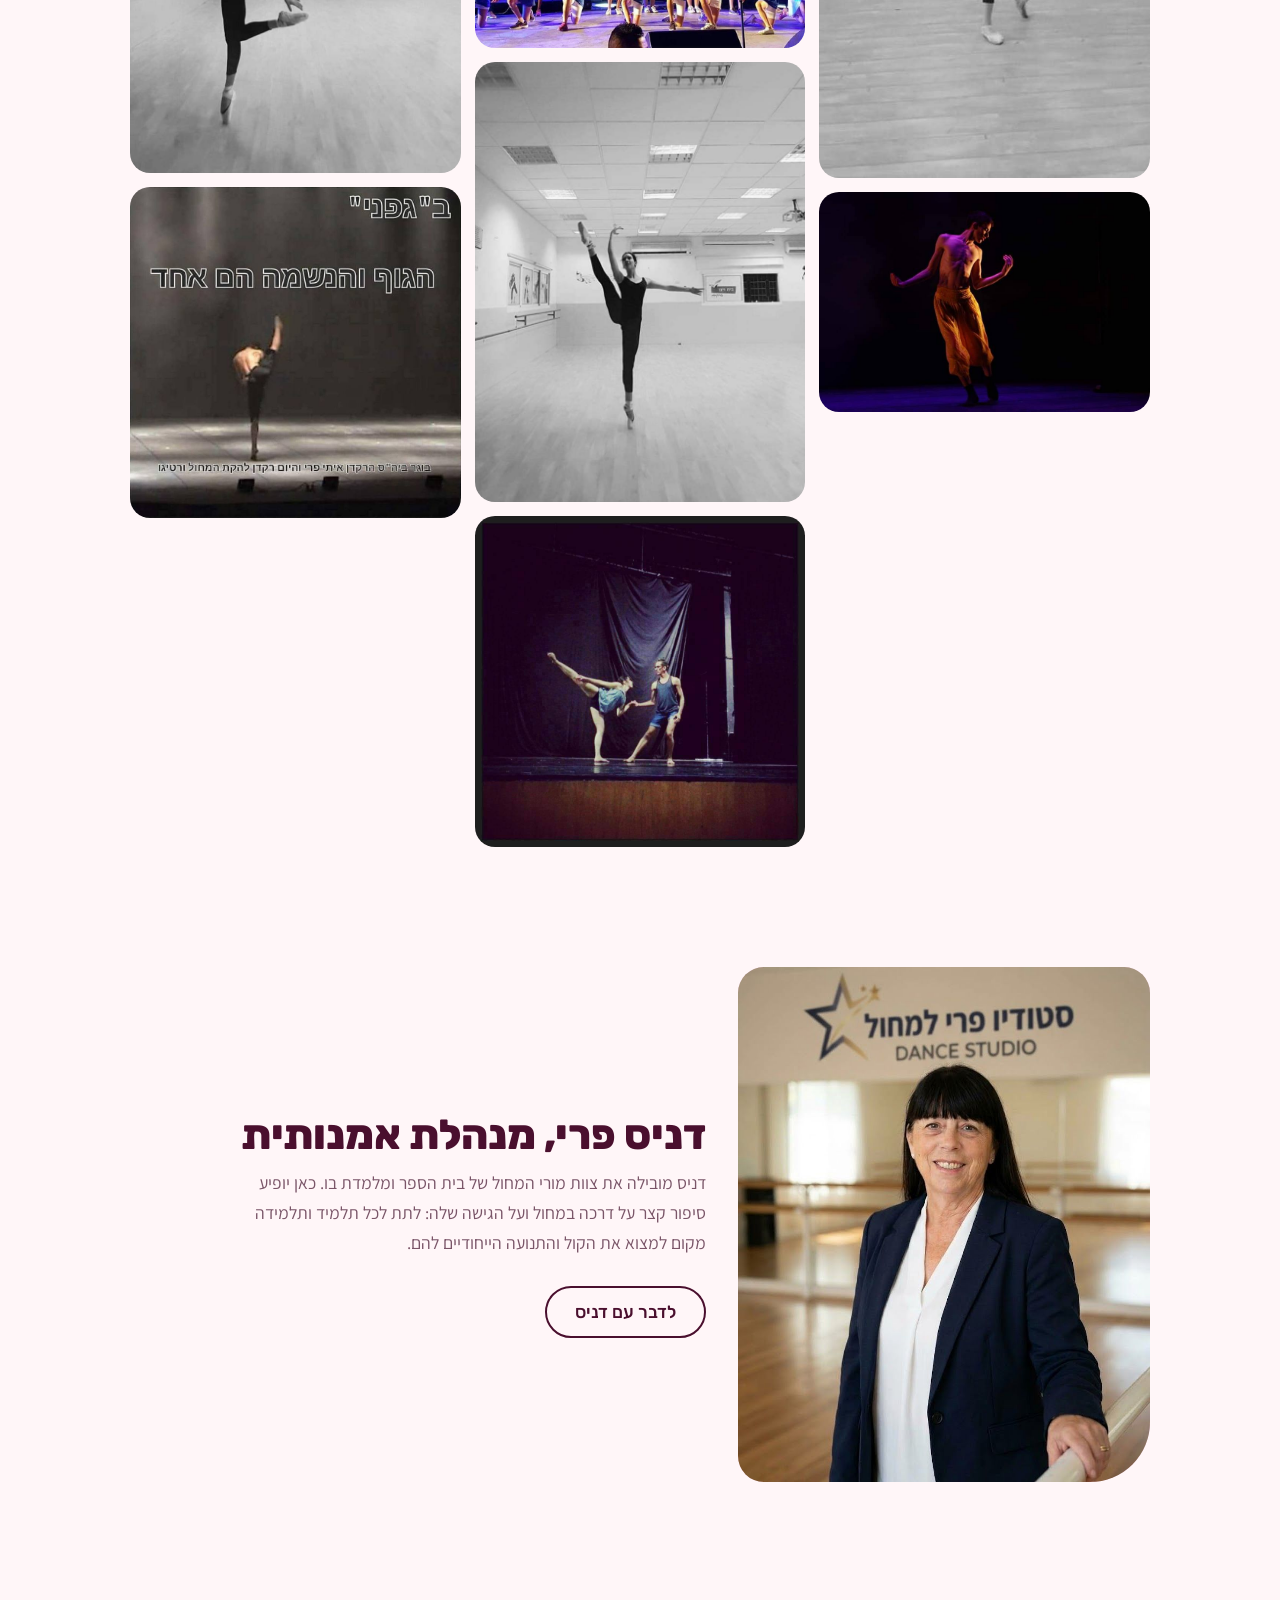
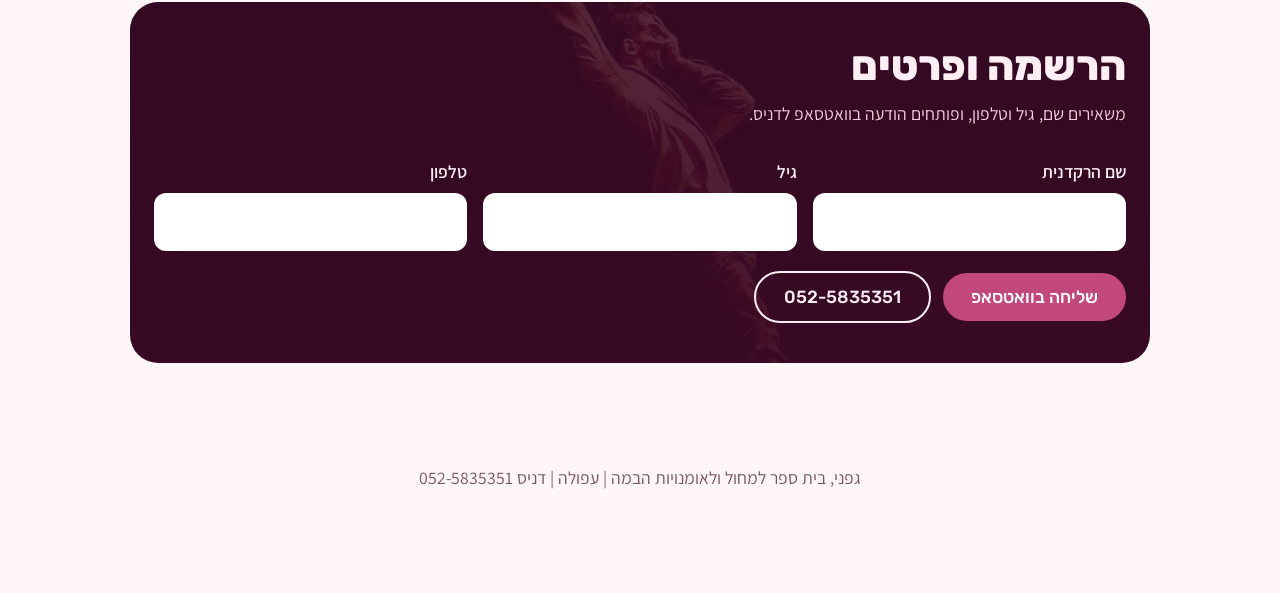
==== commit a7c23006: "add images" ====
--- a/Studio/main.html
+++ b/Studio/main.html
@@ -58,27 +58,39 @@
 .why p{margin:0;color:var(--muted)}
 .about{display:grid;grid-template-columns:minmax(0,1fr) minmax(0,1.4fr);gap:32px;align-items:center}
 .photo{aspect-ratio:4/5;background:var(--blush);border-radius:200px 200px 24px 24px;display:grid;place-items:center;text-align:center;padding:20px;font:500 1rem Rubik,Arial,sans-serif}
+.photo{padding:0;overflow:hidden;border-radius:26px 26px 60px 26px}.photo img{display:block;width:100%;height:100%;object-fit:cover;object-position:50% 12%}
 @media (max-width:700px){.about{grid-template-columns:1fr}.photo{max-width:260px}}
-.signup{background:var(--ink);color:var(--bg);border-radius:28px;padding:40px 24px}
-.signup h2{color:var(--bg)}
-.signup .lead{color:var(--blush)}
+.signup{background:linear-gradient(rgba(60,10,38,.86),rgba(60,10,38,.93)),url(images/signup-bg.jpg) center/cover;color:#FFEFF4;border-radius:28px;padding:40px 24px}
+.signup h2{color:#FFEFF4}
+.signup .lead{color:#F6CADA}
 .fields{display:grid;grid-template-columns:repeat(auto-fit,minmax(200px,1fr));gap:16px;margin-bottom:20px}
 label{display:block;font-weight:600;margin-bottom:6px}
 input{width:100%;font:inherit;padding:12px 14px;border-radius:12px;border:2px solid transparent;background:#fff;color:#4A0F2E}
-.signup .btn.alt{color:var(--bg);border-color:var(--bg);margin-inline-start:8px}
+.signup .btn.alt{color:#FFEFF4;border-color:#FFEFF4;margin-inline-start:8px}
 footer{padding:40px 0 100px;color:var(--muted);text-align:center}
 .wa{position:fixed;bottom:calc(16px + env(safe-area-inset-bottom,0px));left:16px;z-index:5;background:#25D366;color:#0b2e17;font:500 1rem Rubik,Arial,sans-serif;padding:12px 20px;border-radius:999px;text-decoration:none;box-shadow:0 4px 14px rgba(0,0,0,.25)}
-@media (prefers-reduced-motion:reduce){.ribbon path{animation:none;stroke-dashoffset:0}html{scroll-behavior:auto}}
+.hero::before{content:"";position:absolute;inset:0 auto 0 -8%;width:78%;background:url(images/hero.jpg) 40% 35%/cover;-webkit-mask-image:linear-gradient(to left,transparent 0,#000 58%);mask-image:linear-gradient(to left,transparent 0,#000 58%);transform-origin:30% 50%;animation:kb 26s ease-out forwards;z-index:0}
+@keyframes kb{from{transform:scale(1)}to{transform:scale(1.08)}}
+@media (max-width:700px){.hero::before{inset:0;width:100%;opacity:.32;-webkit-mask-image:none;mask-image:none}}
+.gallery{columns:3 250px;column-gap:14px}
+.gallery figure{margin:0 0 14px;break-inside:avoid}
+.gallery button{position:relative;display:block;width:100%;padding:0;border:0;border-radius:20px;overflow:hidden;cursor:zoom-in;background:var(--line)}
+.gallery img{display:block;width:100%;height:auto;transition:transform .6s}
+.gallery button::after{content:"";position:absolute;inset:0;background:linear-gradient(to top,rgba(194,71,122,.38),transparent 55%);opacity:0;transition:opacity .4s}
+.gallery button:hover img,.gallery button:focus-visible img{transform:scale(1.06)}
+.gallery button:hover::after,.gallery button:focus-visible::after{opacity:1}
+dialog{border:0;padding:0;background:transparent;max-width:96vw;max-height:94vh;overflow:visible}
+dialog::backdrop{background:rgba(30,8,20,.88)}
+dialog img{display:block;max-width:96vw;max-height:80vh;margin:0 auto;border-radius:14px}
+.lbc{display:flex;justify-content:center;gap:10px;margin-top:12px}
+.lbc button{background:#fff;color:#4A0F2E;border:0;border-radius:999px;padding:8px 20px;font:500 1rem Rubik,Arial,sans-serif;cursor:pointer}
+@media (prefers-reduced-motion:reduce){.hero::before{animation:none}.gallery img{transition:none}}
+@media (prefers-reduced-motion:reduce){html{scroll-behavior:auto}}
 </style>
 </head>
 <body>
 <header class="hero">
-  <svg class="ribbon" viewBox="0 0 600 400" aria-hidden="true">
-    <path class="a" d="M20 330 C 150 40, 260 420, 380 150 S 540 60, 590 120"/>
-    <path class="b" d="M20 360 C 170 120, 280 440, 400 200 S 550 120, 590 170"/>
-    <path class="c" d="M20 390 C 190 200, 300 460, 420 250 S 560 180, 590 220"/>
-  </svg>
-  <div class="badge" aria-label="50 שנה">50<small>שנה</small></div>
+    <div class="badge" aria-label="50 שנה">50<small>שנה</small></div>
   <div class="wrap">
     <div class="brand"><b>גפני</b><span>בית ספר למחול<br>ולאומנויות הבמה</span></div>
     <h1>50 שנה של מחול בעפולה</h1>
@@ -133,12 +145,50 @@
   </div>
 </section>
 
+<section aria-labelledby="gal-h">
+  <div class="wrap">
+    <h2 id="gal-h">מהבמה ומהסטודיו</h2>
+    <p class="lead">הופעות, חזרות ורגעים מהדרך של גפני.</p>
+    <div class="gallery">
+<figure><button type="button" aria-label="הגדלת תמונה"><img src="images/gallery-01.jpg" alt="רקדן בקפיצה על במה באור סגול" width="720" height="480" loading="lazy"></button></figure>
+<figure><button type="button" aria-label="הגדלת תמונה"><img src="images/gallery-02.jpg" alt="תלמידות בהופעת בלט על במה" width="720" height="480" loading="lazy"></button></figure>
+<figure><button type="button" aria-label="הגדלת תמונה"><img src="images/gallery-03.jpg" alt="תלמידות ומורה מגפני מול בניין" width="900" height="600" loading="lazy"></button></figure>
+<figure><button type="button" aria-label="הגדלת תמונה"><img src="images/gallery-04.jpg" alt="קבוצת רקדניות בהופעה על במה" width="696" height="518" loading="lazy"></button></figure>
+<figure><button type="button" aria-label="הגדלת תמונה"><img src="images/gallery-05.jpg" alt="ילדות קטנות בהופעת סיום השנה "צבעי הקשת" בהיכל התרבות בעפולה" width="774" height="440" loading="lazy"></button></figure>
+<figure><button type="button" aria-label="הגדלת תמונה"><img src="images/gallery-06.jpg" alt="רקדן בקפיצה בחצאית בהירה על רקע שחור" width="640" height="640" loading="lazy"></button></figure>
+<figure><button type="button" aria-label="הגדלת תמונה"><img src="images/gallery-07.jpg" alt="ילדות מרימות ידיים בהופעה בחוץ, עם דגל ישראל" width="900" height="506" loading="lazy"></button></figure>
+<figure><button type="button" aria-label="הגדלת תמונה"><img src="images/gallery-08.jpg" alt="ילדות רוקדות בהופעת סיום השנה "צבעי הקשת" על הבמה" width="900" height="676" loading="lazy"></button></figure>
+<figure><button type="button" aria-label="הגדלת תמונה"><img src="images/gallery-09.jpg" alt="רקדנית בחדר חזרות, בשחור לבן" width="506" height="900" loading="lazy"></button></figure>
+<figure><button type="button" aria-label="הגדלת תמונה"><img src="images/gallery-10.jpg" alt="רקדן בתנועה על במה באור סגול" width="900" height="600" loading="lazy"></button></figure>
+<figure><button type="button" aria-label="הגדלת תמונה"><img src="images/gallery-11.jpg" alt="רקדנית בלט בתנוחת ארבסק על פוינט באור זרקורים" width="540" height="690" loading="lazy"></button></figure>
+<figure><button type="button" aria-label="הגדלת תמונה"><img src="images/gallery-12.jpg" alt="רקדנית בלט על פוינט בסטודיו, בשחור לבן" width="676" height="900" loading="lazy"></button></figure>
+<figure><button type="button" aria-label="הגדלת תמונה"><img src="images/gallery-13.jpg" alt="רקדן בקפיצה בלבן על רקע שחור" width="402" height="603" loading="lazy"></button></figure>
+<figure><button type="button" aria-label="הגדלת תמונה"><img src="images/gallery-14.jpg" alt="הופעת סיום השנה "סינדרלה" בהיכל התרבות בעפולה" width="900" height="675" loading="lazy"></button></figure>
+<figure><button type="button" aria-label="הגדלת תמונה"><img src="images/gallery-15.jpg" alt="תלמידות בלט בהופעה על במה" width="900" height="675" loading="lazy"></button></figure>
+<figure><button type="button" aria-label="הגדלת תמונה"><img src="images/gallery-16.jpg" alt="קפיצה של רקדן על שפת הים" width="604" height="453" loading="lazy"></button></figure>
+<figure><button type="button" aria-label="הגדלת תמונה"><img src="images/gallery-17.jpg" alt="להקת המחול הייצוגית הצעירה "שחקים" בהופעה ביום העצמאות על הבמה המרכזית" width="900" height="664" loading="lazy"></button></figure>
+<figure><button type="button" aria-label="הגדלת תמונה"><img src="images/gallery-18.jpg" alt="רקדנית בלט בתנוחה בסטודיו, בשחור לבן" width="676" height="900" loading="lazy"></button></figure>
+<figure><button type="button" aria-label="הגדלת תמונה"><img src="images/gallery-19.jpg" alt="זוג רקדנים על במה" width="864" height="864" loading="lazy"></button></figure>
+<figure><button type="button" aria-label="הגדלת תמונה"><img src="images/gallery-20.jpg" alt="רקדנית בקפיצה על במה חשוכה" width="645" height="900" loading="lazy"></button></figure>
+<figure><button type="button" aria-label="הגדלת תמונה"><img src="images/gallery-21.jpg" alt="קבוצת רקדנים וקהל בהופעת ערב" width="900" height="675" loading="lazy"></button></figure>
+<figure><button type="button" aria-label="הגדלת תמונה"><img src="images/gallery-22.jpg" alt="רקדן בקפיצה על במה צבעונית" width="402" height="603" loading="lazy"></button></figure>
+<figure><button type="button" aria-label="הגדלת תמונה"><img src="images/gallery-23.jpg" alt="קבוצת היפ הופ בהופעה על במה" width="785" height="522" loading="lazy"></button></figure>
+<figure><button type="button" aria-label="הגדלת תמונה"><img src="images/gallery-24.jpg" alt="רקדן נשען על קיר על במה" width="540" height="630" loading="lazy"></button></figure>
+<figure><button type="button" aria-label="הגדלת תמונה"><img src="images/gallery-25.jpg" alt="שורת רקדנים מול אורות על במה" width="720" height="480" loading="lazy"></button></figure>
+<figure><button type="button" aria-label="הגדלת תמונה"><img src="images/gallery-26.jpg" alt="רקדנית בלט בסטודיו, בשחור לבן" width="676" height="900" loading="lazy"></button></figure>
+<figure><button type="button" aria-label="הגדלת תמונה"><img src="images/gallery-27.jpg" alt="בוגר בית הספר רוקד על במה" width="870" height="870" loading="lazy"></button></figure>
+    </div>
+  </div>
+</section>
+
+<dialog id="lb" aria-label="תצוגת תמונה"><img alt=""><div class="lbc"><button type="button" class="n">הבאה</button><button type="button" class="x">סגירה</button><button type="button" class="p">הקודמת</button></div></dialog>
+
 <section aria-labelledby="denis-h">
   <div class="wrap about">
-    <div class="photo" role="img" aria-label="מקום לתמונה של דניס פרי">מקום לתמונה של דניס פרי</div>
+    <div class="photo"><img src="images/denis-peri.jpg" alt="דניס פרי, מנהלת אמנותית של גפני, בסטודיו" width="768" height="1024"></div>
     <div>
-      <h2 id="denis-h">דניס פרי, מנהל אמנותי</h2>
-      <p class="lead">דניס מוביל את צוות מורי המחול של בית הספר ומלמד בו. כאן יופיע סיפור קצר על דרכו במחול ועל הגישה שלו: לתת לכל תלמיד ותלמידה מקום למצוא את הקול והתנועה הייחודיים להם.</p>
+      <h2 id="denis-h">דניס פרי, מנהלת אמנותית</h2>
+      <p class="lead">דניס מובילה את צוות מורי המחול של בית הספר ומלמדת בו. כאן יופיע סיפור קצר על דרכה במחול ועל הגישה שלה: לתת לכל תלמיד ותלמידה מקום למצוא את הקול והתנועה הייחודיים להם.</p>
       <a class="btn alt" href="#signup">לדבר עם דניס</a>
     </div>
   </div>
@@ -180,6 +230,17 @@
   var p = document.getElementById("phone").value.trim();
   window.open(link("שלום דניס, אשמח לפרטים על שיעורי המחול בגפני.\nשם: " + g + "\nגיל: " + a + "\nטלפון: " + p), "_blank", "noopener");
 });
+
+(function(){
+var bs=[].slice.call(document.querySelectorAll('.gallery button')),lb=document.getElementById('lb'),im=lb.querySelector('img'),i=0;
+function show(n){i=(n+bs.length)%bs.length;var t=bs[i].querySelector('img');im.src=t.src;im.alt=t.alt;}
+bs.forEach(function(b,n){b.addEventListener('click',function(){show(n);lb.showModal();});});
+lb.querySelector('.x').onclick=function(){lb.close();};
+lb.querySelector('.n').onclick=function(){show(i+1);};
+lb.querySelector('.p').onclick=function(){show(i-1);};
+lb.addEventListener('click',function(e){if(e.target===lb)lb.close();});
+document.addEventListener('keydown',function(e){if(!lb.open)return;if(e.key==='ArrowLeft')show(i+1);if(e.key==='ArrowRight')show(i-1);});
+})();
 </script>
 </body>
 </html>
